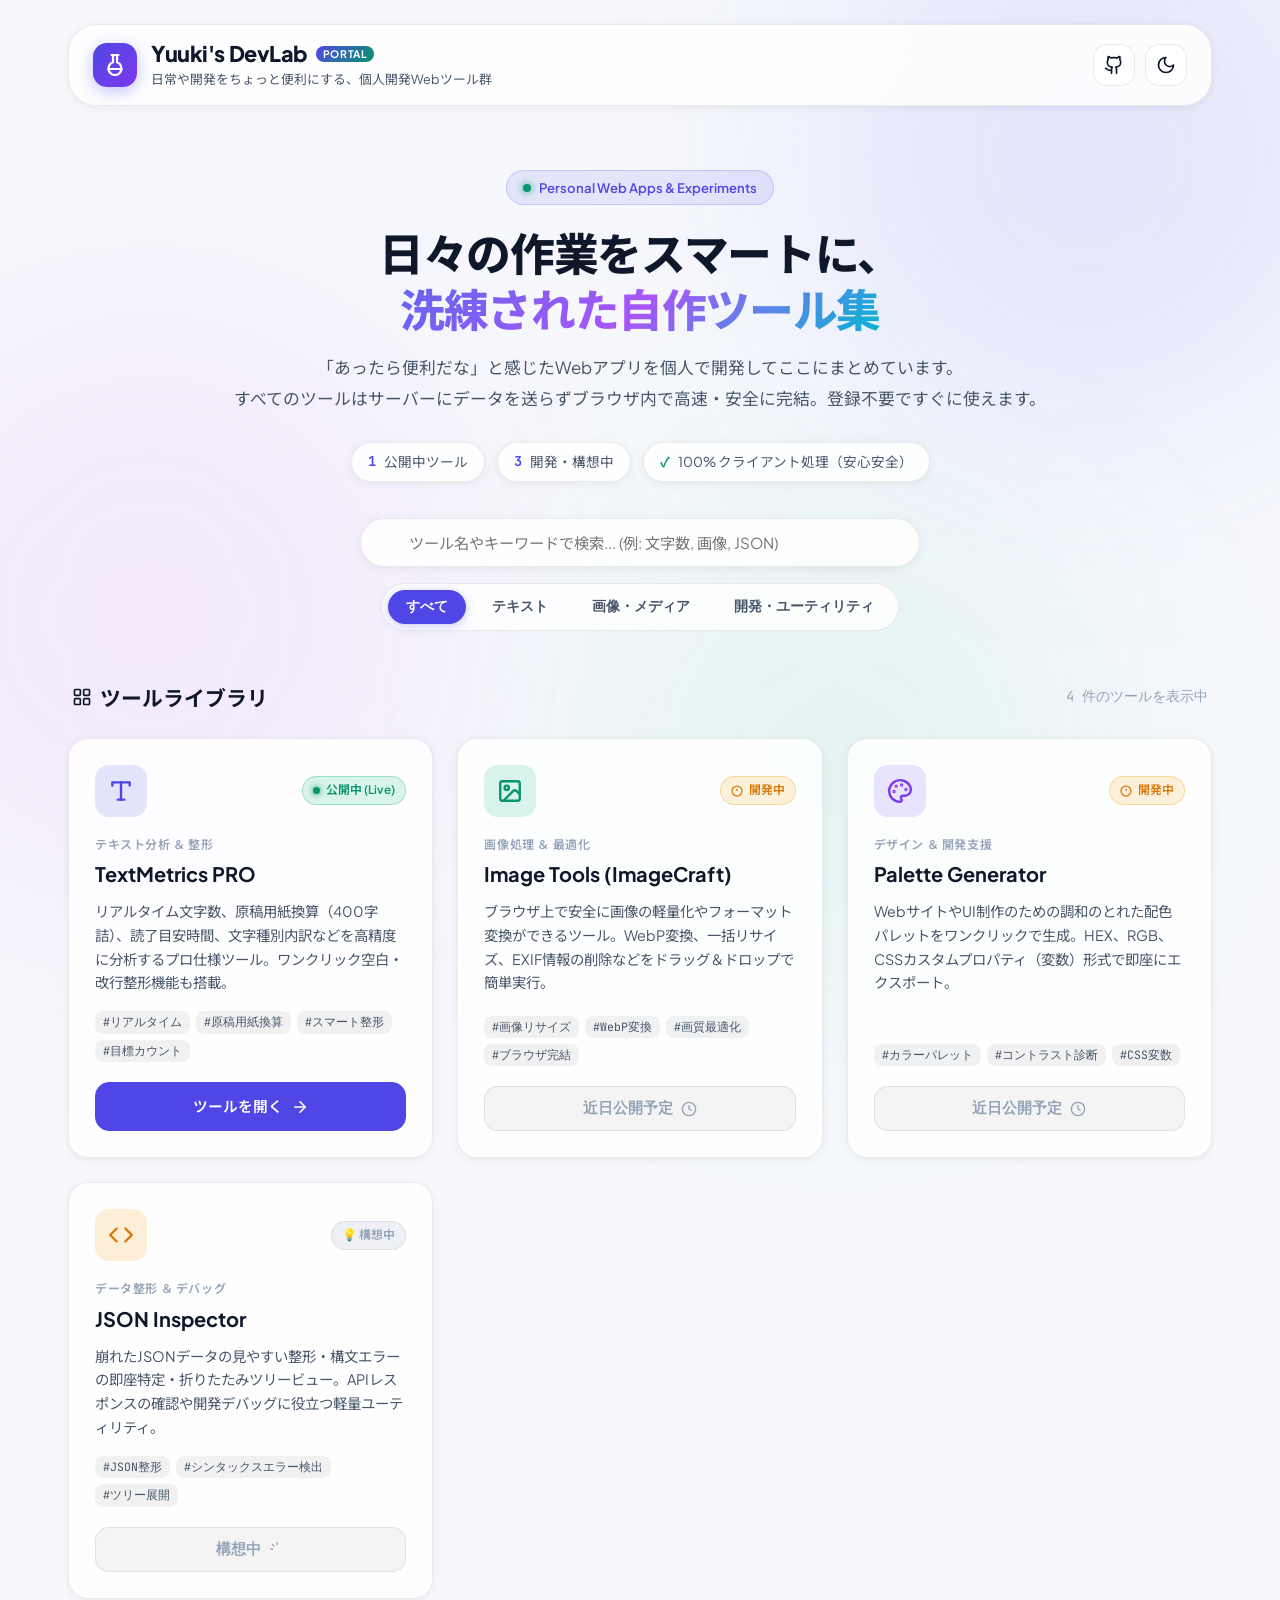
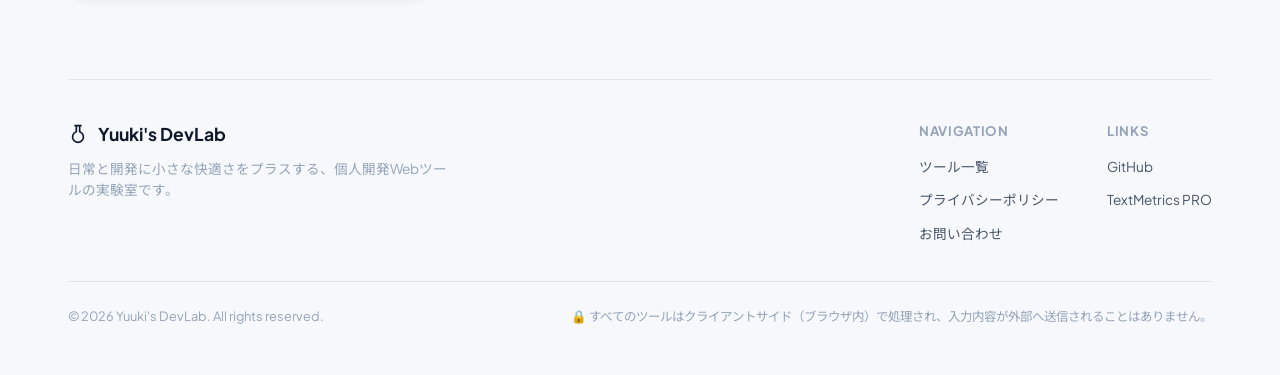
==== index.html @ 181cf9d8 "feat: initial release of Yuuki's DevLab portal and TextMetrics PRO" ====
<!DOCTYPE html>
<html lang="ja" data-theme="dark">
<head>
  <meta charset="UTF-8">
  <meta name="viewport" content="width=device-width, initial-scale=1.0">
  <title>Yuuki's DevLab | 個人開発の便利ツール集ポータル</title>
  <meta name="description" content="日常や開発をちょっと便利にする、個人開発のWebツール群。洗練されたデザインと高機能を備えたブラウザ完結のツールラボ。">
  <!-- Google Fonts -->
  <link rel="preconnect" href="https://fonts.googleapis.com">
  <link rel="preconnect" href="https://fonts.gstatic.com" crossorigin>
  <link href="https://fonts.googleapis.com/css2?family=JetBrains+Mono:wght@400;600;700&family=Noto+Sans+JP:wght@400;500;600;700&family=Plus+Jakarta+Sans:wght@500;600;700;800&display=swap" rel="stylesheet">
  <link rel="stylesheet" href="style.css">
</head>
<body>
  <!-- 背景アンビエントグロー -->
  <div class="bg-glow bg-glow-1"></div>
  <div class="bg-glow bg-glow-2"></div>
  <div class="bg-glow bg-glow-3"></div>

  <div class="portal-container">
    <!-- 1. ヘッダー -->
    <header class="portal-header">
      <div class="brand">
        <a href="#" class="brand-link">
          <div class="brand-icon">
            <svg width="24" height="24" viewBox="0 0 24 24" fill="none" stroke="currentColor" stroke-width="2.2" stroke-linecap="round" stroke-linejoin="round">
              <path d="M10 2v7.31M14 9.3V1.99M8.5 2h7M14 9.3a6.5 6.5 0 1 1-4 0"/>
              <path d="M5.52 16h12.96"/>
            </svg>
          </div>
          <div class="brand-text">
            <span class="brand-title">Yuuki's DevLab <span class="badge-lab">PORTAL</span></span>
            <span class="brand-subtitle">日常や開発をちょっと便利にする、個人開発Webツール群</span>
          </div>
        </a>
      </div>

      <div class="header-actions">
        <!-- GitHubリンク -->
        <a href="https://github.com" target="_blank" rel="noopener noreferrer" class="icon-btn" aria-label="GitHub" title="GitHubリポジトリ">
          <svg width="20" height="20" viewBox="0 0 24 24" fill="none" stroke="currentColor" stroke-width="2" stroke-linecap="round" stroke-linejoin="round">
            <path d="M15 22v-4a4.8 4.8 0 0 0-1-3.5c3 0 6-2 6-5.5.08-1.25-.27-2.48-1-3.5.28-1.15.28-2.35 0-3.5 0 0-1 0-3 1.5-2.64-.5-5.36-.5-8 0C6 2 5 2 5 2c-.3 1.15-.3 2.35 0 3.5A5.403 5.403 0 0 0 4 9c0 3.5 3 5.5 6 5.5-.39.49-.68 1.05-.85 1.65-.17.6-.22 1.23-.15 1.85v4"/>
            <path d="M9 18c-4.51 2-5-2-7-2"/>
          </svg>
        </a>

        <!-- テーマ切り替えボタン -->
        <button id="theme-toggle" class="icon-btn" aria-label="テーマ切り替え" title="ダーク / ライトモード切り替え">
          <svg class="sun-icon" width="20" height="20" viewBox="0 0 24 24" fill="none" stroke="currentColor" stroke-width="2" stroke-linecap="round" stroke-linejoin="round">
            <circle cx="12" cy="12" r="4"/>
            <path d="M12 2v2"/><path d="M12 20v2"/>
            <path d="m4.93 4.93 1.41 1.41"/><path d="m17.66 17.66 1.41 1.41"/>
            <path d="M2 12h2"/><path d="M20 12h2"/>
            <path d="m6.34 17.66-1.41 1.41"/><path d="m19.07 4.93-1.41 1.41"/>
          </svg>
          <svg class="moon-icon" width="20" height="20" viewBox="0 0 24 24" fill="none" stroke="currentColor" stroke-width="2" stroke-linecap="round" stroke-linejoin="round">
            <path d="M12 3a6 6 0 0 0 9 9 9 9 0 1 1-9-9Z"/>
          </svg>
        </button>
      </div>
    </header>

    <!-- 2. ヒーローセクション -->
    <section class="hero-section">
      <div class="hero-badge">
        <span class="pulse-dot"></span>
        <span>Personal Web Apps & Experiments</span>
      </div>
      <h1 class="hero-title">
        日々の作業をスマートに、<br class="hero-br">
        <span class="gradient-text">洗練された自作ツール集</span>
      </h1>
      <p class="hero-description">
        「あったら便利だな」と感じたWebアプリを個人で開発してここにまとめています。<br>
        すべてのツールはサーバーにデータを送らずブラウザ内で高速・安全に完結。登録不要ですぐに使えます。
      </p>

      <!-- 統計ハイライトバッジ -->
      <div class="hero-stats">
        <div class="stat-pill">
          <span class="pill-number" id="count-live-tools">1</span>
          <span class="pill-label">公開中ツール</span>
        </div>
        <div class="stat-pill">
          <span class="pill-number" id="count-dev-tools">3</span>
          <span class="pill-label">開発・構想中</span>
        </div>
        <div class="stat-pill">
          <span class="pill-check">✓</span>
          <span class="pill-label">100% クライアント処理（安心安全）</span>
        </div>
      </div>

      <!-- 検索 ＆ カテゴリフィルターバー -->
      <div class="filter-wrapper">
        <div class="search-box">
          <svg class="search-icon" width="18" height="18" viewBox="0 0 24 24" fill="none" stroke="currentColor" stroke-width="2.2" stroke-linecap="round" stroke-linejoin="round">
            <circle cx="11" cy="11" r="8"/>
            <line x1="21" y1="21" x2="16.65" y2="16.65"/>
          </svg>
          <input type="text" id="tool-search" placeholder="ツール名やキーワードで検索... (例: 文字数, 画像, JSON)" aria-label="ツール検索">
          <button id="search-clear" class="search-clear hidden" aria-label="検索クリア">&times;</button>
        </div>

        <div class="category-tabs" role="tablist">
          <button class="tab-btn active" data-category="all">すべて</button>
          <button class="tab-btn" data-category="text">テキスト</button>
          <button class="tab-btn" data-category="media">画像・メディア</button>
          <button class="tab-btn" data-category="dev">開発・ユーティリティ</button>
        </div>
      </div>
    </section>

    <!-- 3. ツール一覧カードグリッド -->
    <main class="tools-section">
      <div class="section-header">
        <h2 class="section-title">
          <svg width="20" height="20" viewBox="0 0 24 24" fill="none" stroke="currentColor" stroke-width="2" stroke-linecap="round" stroke-linejoin="round">
            <rect width="7" height="7" x="3" y="3" rx="1"/>
            <rect width="7" height="7" x="14" y="3" rx="1"/>
            <rect width="7" height="7" x="14" y="14" rx="1"/>
            <rect width="7" height="7" x="3" y="14" rx="1"/>
          </svg>
          ツールライブラリ
        </h2>
        <span class="section-count" id="tools-count">全 4 件のツール</span>
      </div>

      <div class="tools-grid" id="tools-grid">
        <!-- カード1: TextMetrics PRO (公開中) -->
        <article class="tool-card live-card" data-category="text" data-keywords="文字数 カウント 原稿用紙 読了時間 テキスト整形 textmetrics 分析">
          <div class="card-glow"></div>
          <div class="card-header">
            <div class="tool-icon icon-indigo">
              <svg width="26" height="26" viewBox="0 0 24 24" fill="none" stroke="currentColor" stroke-width="2.2" stroke-linecap="round" stroke-linejoin="round">
                <path d="M4 7V4h16v3"/>
                <path d="M9 20h6"/>
                <path d="M12 4v16"/>
              </svg>
            </div>
            <div class="badge-status status-live">
              <span class="live-dot"></span>
              公開中 (Live)
            </div>
          </div>

          <div class="card-body">
            <div class="tool-category">テキスト分析 ＆ 整形</div>
            <h3 class="tool-name">TextMetrics PRO</h3>
            <p class="tool-desc">
              リアルタイム文字数、原稿用紙換算（400字詰）、読了目安時間、文字種別内訳などを高精度に分析するプロ仕様ツール。ワンクリック空白・改行整形機能も搭載。
            </p>
            <div class="tool-tags">
              <span class="tag">#リアルタイム</span>
              <span class="tag">#原稿用紙換算</span>
              <span class="tag">#スマート整形</span>
              <span class="tag">#目標カウント</span>
            </div>
          </div>

          <div class="card-footer">
            <a href="./tools/text-metrics/index.html" class="tool-link-btn" id="link-text-metrics">
              <span>ツールを開く</span>
              <svg width="18" height="18" viewBox="0 0 24 24" fill="none" stroke="currentColor" stroke-width="2.2" stroke-linecap="round" stroke-linejoin="round">
                <line x1="5" y1="12" x2="19" y2="12"/>
                <polyline points="12 5 19 12 12 19"/>
              </svg>
            </a>
          </div>
        </article>

        <!-- カード2: Image Tools (開発中) -->
        <article class="tool-card dev-card" data-category="media" data-keywords="画像 リサイズ 変換 軽量化 webp png jpg 写真 compression">
          <div class="card-glow"></div>
          <div class="card-header">
            <div class="tool-icon icon-emerald">
              <svg width="26" height="26" viewBox="0 0 24 24" fill="none" stroke="currentColor" stroke-width="2.2" stroke-linecap="round" stroke-linejoin="round">
                <rect width="18" height="18" x="3" y="3" rx="2" ry="2"/>
                <circle cx="9" cy="9" r="2"/>
                <path d="m21 15-3.086-3.086a2 2 0 0 0-2.828 0L6 21"/>
              </svg>
            </div>
            <div class="badge-status status-dev">
              <svg width="12" height="12" viewBox="0 0 24 24" fill="none" stroke="currentColor" stroke-width="2.5"><circle cx="12" cy="12" r="10"/><line x1="12" y1="8" x2="12" y2="12"/><line x1="12" y1="16" x2="12.01" y2="16"/></svg>
              開発中
            </div>
          </div>

          <div class="card-body">
            <div class="tool-category">画像処理 ＆ 最適化</div>
            <h3 class="tool-name">Image Tools (ImageCraft)</h3>
            <p class="tool-desc">
              ブラウザ上で安全に画像の軽量化やフォーマット変換ができるツール。WebP変換、一括リサイズ、EXIF情報の削除などをドラッグ＆ドロップで簡単実行。
            </p>
            <div class="tool-tags">
              <span class="tag">#画像リサイズ</span>
              <span class="tag">#WebP変換</span>
              <span class="tag">#画質最適化</span>
              <span class="tag">#ブラウザ完結</span>
            </div>
          </div>

          <div class="card-footer">
            <button class="tool-link-btn disabled" disabled>
              <span>近日公開予定</span>
              <svg width="16" height="16" viewBox="0 0 24 24" fill="none" stroke="currentColor" stroke-width="2"><circle cx="12" cy="12" r="10"/><polyline points="12 6 12 12 16 14"/></svg>
            </button>
          </div>
        </article>

        <!-- カード3: Color Palette & Generator (開発・ユーティリティ) -->
        <article class="tool-card dev-card" data-category="dev" data-keywords="カラー 色 パレット css デザイン hex rgb generator">
          <div class="card-glow"></div>
          <div class="card-header">
            <div class="tool-icon icon-violet">
              <svg width="26" height="26" viewBox="0 0 24 24" fill="none" stroke="currentColor" stroke-width="2.2" stroke-linecap="round" stroke-linejoin="round">
                <circle cx="13.5" cy="6.5" r=".5" fill="currentColor"/>
                <circle cx="17.5" cy="10.5" r=".5" fill="currentColor"/>
                <circle cx="8.5" cy="7.5" r=".5" fill="currentColor"/>
                <circle cx="6.5" cy="12.5" r=".5" fill="currentColor"/>
                <path d="M12 2C6.5 2 2 6.5 2 12s4.5 10 10 10c.926 0 1.648-.746 1.648-1.688 0-.437-.18-.835-.437-1.125-.29-.289-.438-.652-.438-1.125a1.64 1.64 0 0 1 1.668-1.668h1.996c3.051 0 5.555-2.503 5.555-5.554C21.965 6.012 17.461 2 12 2z"/>
              </svg>
            </div>
            <div class="badge-status status-dev">
              <svg width="12" height="12" viewBox="0 0 24 24" fill="none" stroke="currentColor" stroke-width="2.5"><circle cx="12" cy="12" r="10"/><line x1="12" y1="8" x2="12" y2="12"/><line x1="12" y1="16" x2="12.01" y2="16"/></svg>
              開発中
            </div>
          </div>

          <div class="card-body">
            <div class="tool-category">デザイン ＆ 開発支援</div>
            <h3 class="tool-name">Palette Generator</h3>
            <p class="tool-desc">
              WebサイトやUI制作のための調和のとれた配色パレットをワンクリックで生成。HEX、RGB、CSSカスタムプロパティ（変数）形式で即座にエクスポート。
            </p>
            <div class="tool-tags">
              <span class="tag">#カラーパレット</span>
              <span class="tag">#コントラスト診断</span>
              <span class="tag">#CSS変数</span>
            </div>
          </div>

          <div class="card-footer">
            <button class="tool-link-btn disabled" disabled>
              <span>近日公開予定</span>
              <svg width="16" height="16" viewBox="0 0 24 24" fill="none" stroke="currentColor" stroke-width="2"><circle cx="12" cy="12" r="10"/><polyline points="12 6 12 12 16 14"/></svg>
            </button>
          </div>
        </article>

        <!-- カード4: JSON Inspector & Formatter (開発・ユーティリティ) -->
        <article class="tool-card dev-card" data-category="dev" data-keywords="json 整形 フォーマッター バリデータ diff 開発者 developer">
          <div class="card-glow"></div>
          <div class="card-header">
            <div class="tool-icon icon-amber">
              <svg width="26" height="26" viewBox="0 0 24 24" fill="none" stroke="currentColor" stroke-width="2.2" stroke-linecap="round" stroke-linejoin="round">
                <polyline points="16 18 22 12 16 6"/>
                <polyline points="8 6 2 12 8 18"/>
              </svg>
            </div>
            <div class="badge-status status-concept">
              💡 構想中
            </div>
          </div>

          <div class="card-body">
            <div class="tool-category">データ整形 ＆ デバッグ</div>
            <h3 class="tool-name">JSON Inspector</h3>
            <p class="tool-desc">
              崩れたJSONデータの見やすい整形・構文エラーの即座特定・折りたたみツリービュー。APIレスポンスの確認や開発デバッグに役立つ軽量ユーティリティ。
            </p>
            <div class="tool-tags">
              <span class="tag">#JSON整形</span>
              <span class="tag">#シンタックスエラー検出</span>
              <span class="tag">#ツリー展開</span>
            </div>
          </div>

          <div class="card-footer">
            <button class="tool-link-btn disabled" disabled>
              <span>構想中</span>
              <svg width="16" height="16" viewBox="0 0 24 24" fill="none" stroke="currentColor" stroke-width="2"><path d="M12 2v4"/><path d="m4.93 4.93 2.83 2.83"/><path d="M2 12h4"/></svg>
            </button>
          </div>
        </article>
      </div>

      <!-- 検索ヒットなしの場合の表示 -->
      <div id="no-results" class="no-results hidden">
        <div class="no-results-icon">🔍</div>
        <h3>該当するツールが見つかりませんでした</h3>
        <p>キーワードを変えて検索するか、カテゴリの絞り込みを解除してみてください。</p>
        <button id="reset-filter-btn" class="reset-filter-btn">フィルターをリセット</button>
      </div>
    </main>

    <!-- 4. フッター -->
    <footer class="portal-footer">
      <div class="footer-top">
        <div class="footer-brand">
          <div class="footer-logo">
            <svg width="20" height="20" viewBox="0 0 24 24" fill="none" stroke="currentColor" stroke-width="2" stroke-linecap="round" stroke-linejoin="round">
              <path d="M10 2v7.31M14 9.3V1.99M8.5 2h7M14 9.3a6.5 6.5 0 1 1-4 0"/>
            </svg>
            <span>Yuuki's DevLab</span>
          </div>
          <p class="footer-desc">
            日常と開発に小さな快適さをプラスする、個人開発Webツールの実験室です。
          </p>
        </div>

        <nav class="footer-nav">
          <div class="nav-group">
            <h4 class="nav-title">Navigation</h4>
            <ul class="nav-list">
              <li><a href="#tools-grid">ツール一覧</a></li>
              <li><a href="#" id="modal-policy-link">プライバシーポリシー</a></li>
              <li><a href="#" id="modal-contact-link">お問い合わせ</a></li>
            </ul>
          </div>
          <div class="nav-group">
            <h4 class="nav-title">Links</h4>
            <ul class="nav-list">
              <li><a href="https://github.com" target="_blank" rel="noopener noreferrer">GitHub</a></li>
              <li><a href="./tools/text-metrics/index.html">TextMetrics PRO</a></li>
            </ul>
          </div>
        </nav>
      </div>

      <div class="footer-bottom">
        <p class="copyright">&copy; 2026 Yuuki's DevLab. All rights reserved.</p>
        <p class="privacy-note">🔒 すべてのツールはクライアントサイド（ブラウザ内）で処理され、入力内容が外部へ送信されることはありません。</p>
      </div>
    </footer>
  </div>

  <!-- モーダル（プライバシーポリシー & お問い合わせ用） -->
  <div id="modal-backdrop" class="modal-backdrop hidden">
    <div class="modal-card">
      <div class="modal-header">
        <h3 id="modal-title">プライバシーポリシー</h3>
        <button id="modal-close" class="modal-close-btn" aria-label="閉じる">&times;</button>
      </div>
      <div class="modal-content" id="modal-content">
        <!-- 動的コンテンツ挿入 -->
      </div>
    </div>
  </div>

  <!-- トースト通知 -->
  <div id="toast" class="toast hidden" role="status" aria-live="polite">
    <span class="toast-icon">✓</span>
    <span class="toast-msg" id="toast-msg">通知メッセージ</span>
  </div>

  <script src="script.js"></script>
</body>
</html>
---- style.css ----
/* ==========================================================================
   Yuuki's DevLab Portal - Modern Glassmorphic Stylesheet
   ========================================================================== */

/* --------------------------------------------------------------------------
   CSS Variables & Themes
   -------------------------------------------------------------------------- */
:root {
  --font-sans: 'Plus Jakarta Sans', 'Noto Sans JP', -apple-system, BlinkMacSystemFont, sans-serif;
  --font-mono: 'JetBrains Mono', monospace;

  --trans-fast: 0.15s cubic-bezier(0.4, 0, 0.2, 1);
  --trans-base: 0.25s cubic-bezier(0.4, 0, 0.2, 1);
  --trans-spring: 0.4s cubic-bezier(0.175, 0.885, 0.32, 1.275);

  --radius-sm: 8px;
  --radius-md: 14px;
  --radius-lg: 20px;
  --radius-xl: 28px;
  --radius-full: 9999px;

  --shadow-sm: 0 2px 8px rgba(0, 0, 0, 0.06);
  --shadow-md: 0 8px 24px rgba(0, 0, 0, 0.1);
  --shadow-lg: 0 16px 36px rgba(0, 0, 0, 0.16);
}

/* Dark Theme (Default) */
[data-theme="dark"] {
  --bg-app: #080c14;
  --bg-card: rgba(15, 23, 42, 0.65);
  --bg-card-hover: rgba(23, 33, 56, 0.85);
  --bg-card-solid: #0f172a;
  --bg-input: rgba(15, 23, 42, 0.85);
  
  --border-color: rgba(255, 255, 255, 0.08);
  --border-color-hover: rgba(255, 255, 255, 0.2);
  --border-glow: rgba(99, 102, 241, 0.3);

  --text-main: #f8fafc;
  --text-muted: #94a3b8;
  --text-dim: #64748b;

  --accent-primary: #6366f1;
  --accent-primary-hover: #4f46e5;
  --accent-emerald: #10b981;
  --accent-violet: #8b5cf6;
  --accent-amber: #f59e0b;
  --accent-cyan: #06b6d4;

  --glow-1: rgba(99, 102, 241, 0.18);
  --glow-2: rgba(139, 92, 246, 0.15);
  --glow-3: rgba(16, 185, 129, 0.12);

  --tag-bg: rgba(255, 255, 255, 0.06);
  --tag-color: #cbd5e1;
  --modal-bg: rgba(15, 23, 42, 0.95);
}

/* Light Theme */
[data-theme="light"] {
  --bg-app: #f6f8fc;
  --bg-card: rgba(255, 255, 255, 0.85);
  --bg-card-hover: rgba(255, 255, 255, 0.98);
  --bg-card-solid: #ffffff;
  --bg-input: #ffffff;

  --border-color: rgba(0, 0, 0, 0.08);
  --border-color-hover: rgba(0, 0, 0, 0.18);
  --border-glow: rgba(79, 70, 229, 0.25);

  --text-main: #0f172a;
  --text-muted: #475569;
  --text-dim: #94a3b8;

  --accent-primary: #4f46e5;
  --accent-primary-hover: #4338ca;
  --accent-emerald: #059669;
  --accent-violet: #7c3aed;
  --accent-amber: #d97706;
  --accent-cyan: #0891b2;

  --glow-1: rgba(99, 102, 241, 0.12);
  --glow-2: rgba(217, 70, 239, 0.08);
  --glow-3: rgba(16, 185, 129, 0.08);

  --tag-bg: rgba(0, 0, 0, 0.05);
  --tag-color: #475569;
  --modal-bg: rgba(255, 255, 255, 0.98);
}

/* --------------------------------------------------------------------------
   Resets & Base Styles
   -------------------------------------------------------------------------- */
* {
  box-sizing: border-box;
  margin: 0;
  padding: 0;
}

html {
  scroll-behavior: smooth;
}

body {
  font-family: var(--font-sans);
  background-color: var(--bg-app);
  color: var(--text-main);
  min-height: 100vh;
  line-height: 1.6;
  position: relative;
  overflow-x: hidden;
  transition: background-color var(--trans-base), color var(--trans-base);
  -webkit-font-smoothing: antialiased;
}

/* Ambient Glow Orbs */
.bg-glow {
  position: fixed;
  border-radius: 50%;
  filter: blur(120px);
  pointer-events: none;
  z-index: 0;
  transition: background var(--trans-base);
}

.bg-glow-1 {
  top: -120px;
  right: -80px;
  width: 550px;
  height: 550px;
  background: var(--glow-1);
}

.bg-glow-2 {
  top: 35%;
  left: -150px;
  width: 600px;
  height: 600px;
  background: var(--glow-2);
}

.bg-glow-3 {
  bottom: -100px;
  right: 15%;
  width: 500px;
  height: 500px;
  background: var(--glow-3);
}

/* Container */
.portal-container {
  position: relative;
  z-index: 1;
  max-width: 1200px;
  margin: 0 auto;
  padding: 24px 28px 48px;
  display: flex;
  flex-direction: column;
  min-height: 100vh;
}

/* --------------------------------------------------------------------------
   1. Header
   -------------------------------------------------------------------------- */
.portal-header {
  display: flex;
  justify-content: space-between;
  align-items: center;
  padding: 16px 24px;
  margin-bottom: 40px;
  background: var(--bg-card);
  border: 1px solid var(--border-color);
  border-radius: var(--radius-xl);
  backdrop-filter: blur(20px);
  box-shadow: var(--shadow-sm);
}

.brand-link {
  display: flex;
  align-items: center;
  gap: 14px;
  text-decoration: none;
  color: inherit;
}

.brand-icon {
  width: 44px;
  height: 44px;
  border-radius: var(--radius-md);
  background: linear-gradient(135deg, var(--accent-primary), var(--accent-violet));
  display: flex;
  align-items: center;
  justify-content: center;
  color: #ffffff;
  box-shadow: 0 4px 16px rgba(99, 102, 241, 0.4);
  flex-shrink: 0;
}

.brand-title {
  font-size: 1.35rem;
  font-weight: 800;
  letter-spacing: -0.02em;
  display: flex;
  align-items: center;
  gap: 8px;
  line-height: 1.2;
}

.badge-lab {
  font-size: 0.65rem;
  font-weight: 700;
  background: linear-gradient(135deg, var(--accent-primary), var(--accent-emerald));
  color: #ffffff;
  padding: 2px 7px;
  border-radius: var(--radius-full);
  letter-spacing: 0.05em;
}

.brand-subtitle {
  font-size: 0.8rem;
  color: var(--text-muted);
  display: block;
  margin-top: 2px;
}

.header-actions {
  display: flex;
  align-items: center;
  gap: 10px;
}

.icon-btn {
  width: 42px;
  height: 42px;
  border-radius: var(--radius-md);
  border: 1px solid var(--border-color);
  background: var(--bg-card);
  color: var(--text-main);
  display: flex;
  align-items: center;
  justify-content: center;
  cursor: pointer;
  transition: all var(--trans-fast);
  text-decoration: none;
}

.icon-btn:hover {
  background: var(--bg-card-hover);
  border-color: var(--border-color-hover);
  transform: translateY(-2px);
  color: var(--accent-primary);
}

/* Theme Icons Visibility */
[data-theme="dark"] .sun-icon { display: block; }
[data-theme="dark"] .moon-icon { display: none; }
[data-theme="light"] .sun-icon { display: none; }
[data-theme="light"] .moon-icon { display: block; }

/* --------------------------------------------------------------------------
   2. Hero Section
   -------------------------------------------------------------------------- */
.hero-section {
  text-align: center;
  padding: 24px 16px 40px;
  max-width: 860px;
  margin: 0 auto;
}

.hero-badge {
  display: inline-flex;
  align-items: center;
  gap: 8px;
  padding: 6px 16px;
  border-radius: var(--radius-full);
  background: rgba(99, 102, 241, 0.12);
  border: 1px solid rgba(99, 102, 241, 0.25);
  font-size: 0.82rem;
  font-weight: 600;
  color: var(--accent-primary);
  margin-bottom: 20px;
}

.pulse-dot {
  width: 8px;
  height: 8px;
  border-radius: 50%;
  background-color: var(--accent-emerald);
  box-shadow: 0 0 8px var(--accent-emerald);
  animation: pulse 2s infinite;
}

@keyframes pulse {
  0% { transform: scale(0.95); opacity: 0.7; }
  50% { transform: scale(1.3); opacity: 1; }
  100% { transform: scale(0.95); opacity: 0.7; }
}

.hero-title {
  font-size: 2.8rem;
  font-weight: 800;
  line-height: 1.25;
  letter-spacing: -0.03em;
  margin-bottom: 16px;
}

.gradient-text {
  background: linear-gradient(135deg, #6366f1 0%, #a855f7 50%, #06b6d4 100%);
  -webkit-background-clip: text;
  -webkit-text-fill-color: transparent;
}

.hero-description {
  font-size: 1.05rem;
  color: var(--text-muted);
  line-height: 1.8;
  margin-bottom: 28px;
}

.hero-stats {
  display: flex;
  justify-content: center;
  flex-wrap: wrap;
  gap: 12px;
  margin-bottom: 36px;
}

.stat-pill {
  display: flex;
  align-items: center;
  gap: 8px;
  padding: 8px 16px;
  background: var(--bg-card);
  border: 1px solid var(--border-color);
  border-radius: var(--radius-full);
  backdrop-filter: blur(12px);
  font-size: 0.85rem;
  box-shadow: var(--shadow-sm);
}

.pill-number {
  font-family: var(--font-mono);
  font-weight: 700;
  color: var(--accent-primary);
}

.pill-check {
  color: var(--accent-emerald);
  font-weight: bold;
}

.pill-label {
  color: var(--text-muted);
}

/* --------------------------------------------------------------------------
   Filter & Search Bar
   -------------------------------------------------------------------------- */
.filter-wrapper {
  display: flex;
  flex-direction: column;
  gap: 16px;
  align-items: center;
  width: 100%;
}

.search-box {
  position: relative;
  width: 100%;
  max-width: 560px;
}

.search-icon {
  position: absolute;
  left: 18px;
  top: 50%;
  transform: translateY(-50%);
  color: var(--text-dim);
  pointer-events: none;
}

.search-box input {
  width: 100%;
  padding: 14px 44px 14px 48px;
  border-radius: var(--radius-xl);
  border: 1px solid var(--border-color);
  background: var(--bg-card);
  color: var(--text-main);
  font-family: var(--font-sans);
  font-size: 0.95rem;
  backdrop-filter: blur(16px);
  outline: none;
  box-shadow: var(--shadow-sm);
  transition: all var(--trans-fast);
}

.search-box input:focus {
  border-color: var(--accent-primary);
  box-shadow: 0 0 0 3px rgba(99, 102, 241, 0.2);
}

.search-clear {
  position: absolute;
  right: 14px;
  top: 50%;
  transform: translateY(-50%);
  background: none;
  border: none;
  font-size: 1.25rem;
  color: var(--text-dim);
  cursor: pointer;
  padding: 4px 8px;
}

.search-clear:hover {
  color: var(--text-main);
}

.search-clear.hidden {
  display: none;
}

.category-tabs {
  display: flex;
  flex-wrap: wrap;
  justify-content: center;
  gap: 8px;
  padding: 6px;
  background: var(--bg-card);
  border: 1px solid var(--border-color);
  border-radius: var(--radius-full);
  backdrop-filter: blur(16px);
}

.tab-btn {
  padding: 8px 18px;
  border-radius: var(--radius-full);
  border: none;
  background: transparent;
  color: var(--text-muted);
  font-size: 0.85rem;
  font-weight: 600;
  cursor: pointer;
  transition: all var(--trans-fast);
}

.tab-btn:hover {
  color: var(--text-main);
}

.tab-btn.active {
  background: var(--accent-primary);
  color: #ffffff;
  box-shadow: 0 2px 10px rgba(99, 102, 241, 0.35);
}

/* --------------------------------------------------------------------------
   3. Tools Grid & Cards
   -------------------------------------------------------------------------- */
.tools-section {
  margin-top: 10px;
}

.section-header {
  display: flex;
  justify-content: space-between;
  align-items: center;
  margin-bottom: 24px;
  padding: 0 4px;
}

.section-title {
  font-size: 1.3rem;
  font-weight: 700;
  display: flex;
  align-items: center;
  gap: 8px;
}

.section-count {
  font-size: 0.85rem;
  color: var(--text-dim);
  font-family: var(--font-mono);
}

.tools-grid {
  display: grid;
  grid-template-columns: repeat(auto-fill, minmax(340px, 1fr));
  gap: 24px;
}

.tool-card {
  position: relative;
  background: var(--bg-card);
  border: 1px solid var(--border-color);
  border-radius: var(--radius-lg);
  padding: 26px;
  display: flex;
  flex-direction: column;
  backdrop-filter: blur(18px);
  box-shadow: var(--shadow-sm);
  transition: all var(--trans-base);
  overflow: hidden;
}

.tool-card:hover {
  transform: translateY(-5px);
  border-color: var(--border-color-hover);
  box-shadow: var(--shadow-lg);
}

.tool-card.live-card:hover {
  border-color: var(--border-glow);
  box-shadow: 0 12px 30px rgba(99, 102, 241, 0.2);
}

.card-glow {
  position: absolute;
  top: 0;
  left: 0;
  width: 100%;
  height: 3px;
  background: linear-gradient(90deg, transparent, rgba(99, 102, 241, 0.6), transparent);
  opacity: 0;
  transition: opacity var(--trans-base);
}

.tool-card:hover .card-glow {
  opacity: 1;
}

/* Card Header */
.card-header {
  display: flex;
  justify-content: space-between;
  align-items: center;
  margin-bottom: 18px;
}

.tool-icon {
  width: 52px;
  height: 52px;
  border-radius: var(--radius-md);
  display: flex;
  align-items: center;
  justify-content: center;
  flex-shrink: 0;
}

.icon-indigo  { background: rgba(99, 102, 241, 0.16); color: var(--accent-primary); }
.icon-emerald { background: rgba(16, 185, 129, 0.16); color: var(--accent-emerald); }
.icon-violet  { background: rgba(139, 92, 246, 0.16); color: var(--accent-violet); }
.icon-amber   { background: rgba(245, 158, 11, 0.16); color: var(--accent-amber); }

/* Badges */
.badge-status {
  display: inline-flex;
  align-items: center;
  gap: 6px;
  padding: 4px 10px;
  border-radius: var(--radius-full);
  font-size: 0.74rem;
  font-weight: 600;
}

.status-live {
  background: rgba(16, 185, 129, 0.15);
  color: var(--accent-emerald);
  border: 1px solid rgba(16, 185, 129, 0.3);
}

.live-dot {
  width: 7px;
  height: 7px;
  border-radius: 50%;
  background-color: var(--accent-emerald);
  box-shadow: 0 0 6px var(--accent-emerald);
}

.status-dev {
  background: rgba(245, 158, 11, 0.15);
  color: var(--accent-amber);
  border: 1px solid rgba(245, 158, 11, 0.3);
}

.status-concept {
  background: rgba(148, 163, 184, 0.15);
  color: var(--text-dim);
  border: 1px solid var(--border-color);
}

/* Card Body */
.card-body {
  flex: 1;
  display: flex;
  flex-direction: column;
}

.tool-category {
  font-size: 0.75rem;
  font-weight: 600;
  text-transform: uppercase;
  letter-spacing: 0.05em;
  color: var(--text-dim);
  margin-bottom: 4px;
}

.tool-name {
  font-size: 1.25rem;
  font-weight: 700;
  margin-bottom: 10px;
  color: var(--text-main);
}

.tool-desc {
  font-size: 0.9rem;
  color: var(--text-muted);
  line-height: 1.65;
  margin-bottom: 16px;
  flex: 1;
}

.tool-tags {
  display: flex;
  flex-wrap: wrap;
  gap: 6px;
  margin-bottom: 20px;
}

.tag {
  font-size: 0.72rem;
  padding: 2px 8px;
  border-radius: var(--radius-sm);
  background: var(--tag-bg);
  color: var(--tag-color);
  font-family: var(--font-mono);
}

/* Card Footer & Action Buttons */
.card-footer {
  margin-top: auto;
}

.tool-link-btn {
  display: flex;
  align-items: center;
  justify-content: center;
  gap: 8px;
  width: 100%;
  padding: 12px 18px;
  border-radius: var(--radius-md);
  text-decoration: none;
  font-size: 0.92rem;
  font-weight: 600;
  background: var(--accent-primary);
  color: #ffffff;
  border: 1px solid var(--accent-primary);
  transition: all var(--trans-fast);
  cursor: pointer;
}

.tool-link-btn:hover {
  background: var(--accent-primary-hover);
  box-shadow: 0 4px 14px rgba(99, 102, 241, 0.4);
  transform: translateY(-1px);
}

.tool-link-btn svg {
  transition: transform var(--trans-fast);
}

.tool-link-btn:hover svg {
  transform: translateX(4px);
}

.tool-link-btn.disabled {
  background: rgba(255, 255, 255, 0.05);
  border-color: var(--border-color);
  color: var(--text-dim);
  cursor: not-allowed;
}

[data-theme="light"] .tool-link-btn.disabled {
  background: rgba(0, 0, 0, 0.04);
}

.tool-link-btn.disabled:hover {
  transform: none;
  box-shadow: none;
}

.tool-link-btn.disabled svg {
  transform: none;
}

/* No Results State */
.no-results {
  text-align: center;
  padding: 60px 20px;
  background: var(--bg-card);
  border: 1px dashed var(--border-color);
  border-radius: var(--radius-lg);
  margin-top: 20px;
}

.no-results.hidden {
  display: none;
}

.no-results-icon {
  font-size: 2.8rem;
  margin-bottom: 12px;
}

.no-results h3 {
  font-size: 1.2rem;
  margin-bottom: 8px;
}

.no-results p {
  color: var(--text-muted);
  font-size: 0.9rem;
  margin-bottom: 20px;
}

.reset-filter-btn {
  padding: 9px 20px;
  border-radius: var(--radius-full);
  background: var(--accent-primary);
  color: white;
  border: none;
  font-weight: 600;
  cursor: pointer;
}

/* --------------------------------------------------------------------------
   4. Footer
   -------------------------------------------------------------------------- */
.portal-footer {
  margin-top: 80px;
  padding-top: 40px;
  border-top: 1px solid var(--border-color);
}

.footer-top {
  display: flex;
  justify-content: space-between;
  gap: 40px;
  margin-bottom: 36px;
  flex-wrap: wrap;
}

.footer-brand {
  max-width: 380px;
}

.footer-logo {
  display: flex;
  align-items: center;
  gap: 10px;
  font-size: 1.1rem;
  font-weight: 700;
  color: var(--text-main);
  margin-bottom: 10px;
}

.footer-desc {
  font-size: 0.85rem;
  color: var(--text-dim);
  line-height: 1.6;
}

.footer-nav {
  display: flex;
  gap: 48px;
  flex-wrap: wrap;
}

.nav-title {
  font-size: 0.82rem;
  text-transform: uppercase;
  letter-spacing: 0.05em;
  color: var(--text-dim);
  margin-bottom: 12px;
}

.nav-list {
  list-style: none;
  display: flex;
  flex-direction: column;
  gap: 8px;
}

.nav-list a {
  text-decoration: none;
  color: var(--text-muted);
  font-size: 0.85rem;
  transition: color var(--trans-fast);
}

.nav-list a:hover {
  color: var(--accent-primary);
}

.footer-bottom {
  display: flex;
  justify-content: space-between;
  align-items: center;
  padding-top: 24px;
  border-top: 1px solid var(--border-color);
  font-size: 0.8rem;
  color: var(--text-dim);
  flex-wrap: wrap;
  gap: 12px;
}

.privacy-note {
  font-size: 0.78rem;
}

/* --------------------------------------------------------------------------
   Modal Window
   -------------------------------------------------------------------------- */
.modal-backdrop {
  position: fixed;
  inset: 0;
  background: rgba(0, 0, 0, 0.6);
  backdrop-filter: blur(8px);
  z-index: 1000;
  display: flex;
  align-items: center;
  justify-content: center;
  padding: 20px;
  transition: opacity var(--trans-base);
}

.modal-backdrop.hidden {
  opacity: 0;
  pointer-events: none;
}

.modal-card {
  width: 100%;
  max-width: 540px;
  background: var(--modal-bg);
  border: 1px solid var(--border-color);
  border-radius: var(--radius-xl);
  box-shadow: var(--shadow-lg);
  overflow: hidden;
  backdrop-filter: blur(24px);
  animation: modalScaleUp 0.25s cubic-bezier(0.16, 1, 0.3, 1);
}

@keyframes modalScaleUp {
  from { transform: scale(0.95); opacity: 0; }
  to { transform: scale(1); opacity: 1; }
}

.modal-header {
  display: flex;
  justify-content: space-between;
  align-items: center;
  padding: 20px 24px;
  border-bottom: 1px solid var(--border-color);
}

.modal-header h3 {
  font-size: 1.15rem;
  font-weight: 700;
}

.modal-close-btn {
  background: none;
  border: none;
  font-size: 1.6rem;
  color: var(--text-dim);
  cursor: pointer;
  line-height: 1;
}

.modal-close-btn:hover {
  color: var(--text-main);
}

.modal-content {
  padding: 24px;
  font-size: 0.9rem;
  color: var(--text-muted);
  line-height: 1.7;
  max-height: 70vh;
  overflow-y: auto;
}

.modal-content h4 {
  color: var(--text-main);
  margin: 16px 0 6px;
  font-size: 0.95rem;
}

.modal-content h4:first-child {
  margin-top: 0;
}

/* --------------------------------------------------------------------------
   Toast
   -------------------------------------------------------------------------- */
.toast {
  position: fixed;
  bottom: 28px;
  left: 50%;
  transform: translateX(-50%) translateY(0);
  background: var(--bg-card-solid);
  color: var(--text-main);
  border: 1px solid var(--accent-emerald);
  box-shadow: 0 10px 25px -5px rgba(0, 0, 0, 0.3), 0 0 15px rgba(16, 185, 129, 0.2);
  padding: 12px 24px;
  border-radius: var(--radius-full);
  display: flex;
  align-items: center;
  gap: 10px;
  z-index: 1000;
  font-size: 0.88rem;
  font-weight: 600;
  transition: all var(--trans-spring);
  backdrop-filter: blur(16px);
}

.toast.hidden {
  opacity: 0;
  pointer-events: none;
  transform: translateX(-50%) translateY(20px);
}

.toast-icon {
  width: 20px;
  height: 20px;
  border-radius: 50%;
  background: var(--accent-emerald);
  color: #ffffff;
  display: flex;
  align-items: center;
  justify-content: center;
  font-size: 0.75rem;
}

/* --------------------------------------------------------------------------
   Responsive Queries
   -------------------------------------------------------------------------- */
@media (max-width: 768px) {
  .portal-container {
    padding: 16px 16px 36px;
  }

  .portal-header {
    padding: 14px 18px;
    margin-bottom: 24px;
  }

  .hero-title {
    font-size: 2rem;
  }

  .hero-br {
    display: none;
  }

  .tools-grid {
    grid-template-columns: 1fr;
  }

  .footer-top {
    flex-direction: column;
    gap: 28px;
  }

  .footer-bottom {
    flex-direction: column;
    align-items: flex-start;
    gap: 8px;
  }
}
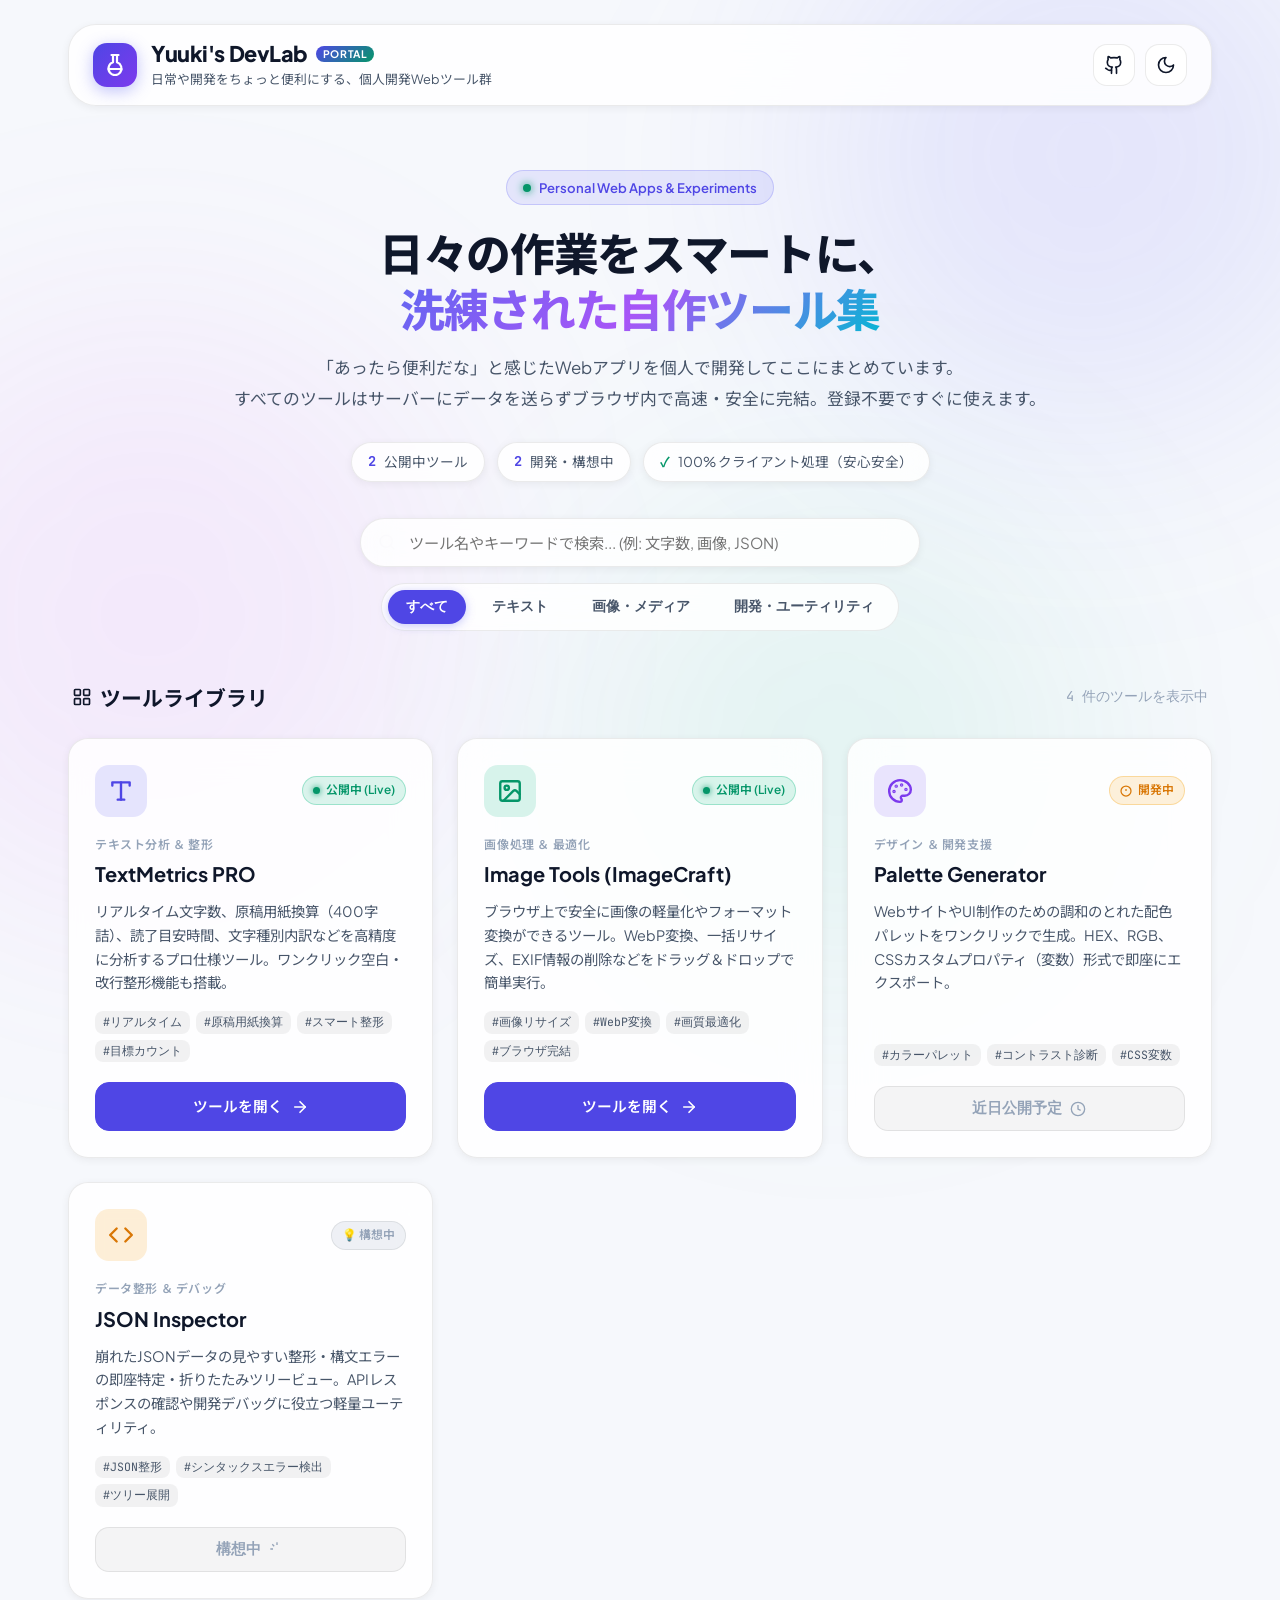
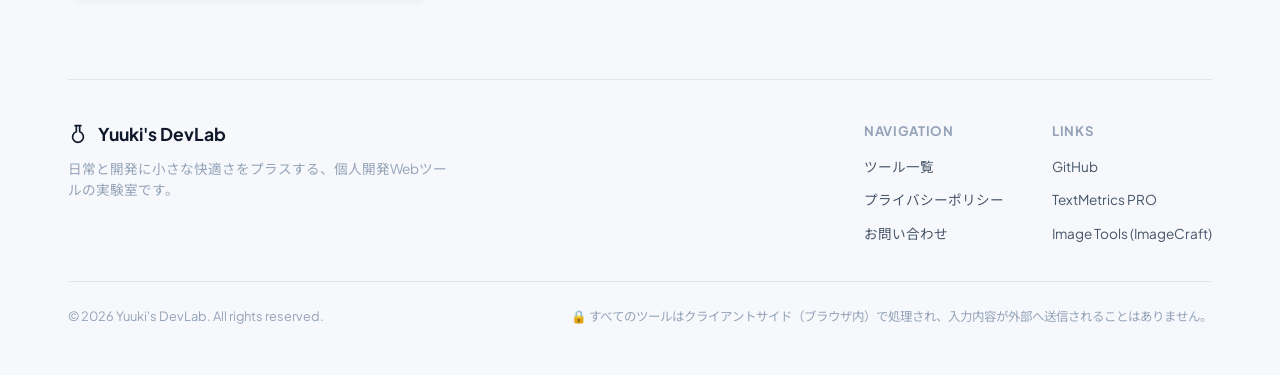
==== commit 16eafb60: "feat: add ImageCraft PRO image optimization and resize tool" ====
--- a/index.html
+++ b/index.html
@@ -37,7 +37,7 @@
 
       <div class="header-actions">
         <!-- GitHubリンク -->
-        <a href="https://github.com" target="_blank" rel="noopener noreferrer" class="icon-btn" aria-label="GitHub" title="GitHubリポジトリ">
+        <a href="https://github.com/yuukiyuukiyuukiyuuki/Yuuki-s-DevLab" target="_blank" rel="noopener noreferrer" class="icon-btn" aria-label="GitHub" title="GitHubリポジトリ">
           <svg width="20" height="20" viewBox="0 0 24 24" fill="none" stroke="currentColor" stroke-width="2" stroke-linecap="round" stroke-linejoin="round">
             <path d="M15 22v-4a4.8 4.8 0 0 0-1-3.5c3 0 6-2 6-5.5.08-1.25-.27-2.48-1-3.5.28-1.15.28-2.35 0-3.5 0 0-1 0-3 1.5-2.64-.5-5.36-.5-8 0C6 2 5 2 5 2c-.3 1.15-.3 2.35 0 3.5A5.403 5.403 0 0 0 4 9c0 3.5 3 5.5 6 5.5-.39.49-.68 1.05-.85 1.65-.17.6-.22 1.23-.15 1.85v4"/>
             <path d="M9 18c-4.51 2-5-2-7-2"/>
@@ -78,11 +78,11 @@
       <!-- 統計ハイライトバッジ -->
       <div class="hero-stats">
         <div class="stat-pill">
-          <span class="pill-number" id="count-live-tools">1</span>
+          <span class="pill-number" id="count-live-tools">2</span>
           <span class="pill-label">公開中ツール</span>
         </div>
         <div class="stat-pill">
-          <span class="pill-number" id="count-dev-tools">3</span>
+          <span class="pill-number" id="count-dev-tools">2</span>
           <span class="pill-label">開発・構想中</span>
         </div>
         <div class="stat-pill">
@@ -169,8 +169,8 @@
           </div>
         </article>
 
-        <!-- カード2: Image Tools (開発中) -->
-        <article class="tool-card dev-card" data-category="media" data-keywords="画像 リサイズ 変換 軽量化 webp png jpg 写真 compression">
+        <!-- カード2: Image Tools (公開中) -->
+        <article class="tool-card live-card" data-category="media" data-keywords="画像 リサイズ 変換 軽量化 webp png jpg 写真 compression imagecraft">
           <div class="card-glow"></div>
           <div class="card-header">
             <div class="tool-icon icon-emerald">
@@ -180,9 +180,9 @@
                 <path d="m21 15-3.086-3.086a2 2 0 0 0-2.828 0L6 21"/>
               </svg>
             </div>
-            <div class="badge-status status-dev">
-              <svg width="12" height="12" viewBox="0 0 24 24" fill="none" stroke="currentColor" stroke-width="2.5"><circle cx="12" cy="12" r="10"/><line x1="12" y1="8" x2="12" y2="12"/><line x1="12" y1="16" x2="12.01" y2="16"/></svg>
-              開発中
+            <div class="badge-status status-live">
+              <span class="live-dot"></span>
+              公開中 (Live)
             </div>
           </div>
 
@@ -201,10 +201,13 @@
           </div>
 
           <div class="card-footer">
-            <button class="tool-link-btn disabled" disabled>
-              <span>近日公開予定</span>
-              <svg width="16" height="16" viewBox="0 0 24 24" fill="none" stroke="currentColor" stroke-width="2"><circle cx="12" cy="12" r="10"/><polyline points="12 6 12 12 16 14"/></svg>
-            </button>
+            <a href="./tools/image-tools/index.html" class="tool-link-btn" id="link-image-tools">
+              <span>ツールを開く</span>
+              <svg width="18" height="18" viewBox="0 0 24 24" fill="none" stroke="currentColor" stroke-width="2.2" stroke-linecap="round" stroke-linejoin="round">
+                <line x1="5" y1="12" x2="19" y2="12"/>
+                <polyline points="12 5 19 12 12 19"/>
+              </svg>
+            </a>
           </div>
         </article>
 
@@ -321,8 +324,9 @@
           <div class="nav-group">
             <h4 class="nav-title">Links</h4>
             <ul class="nav-list">
-              <li><a href="https://github.com" target="_blank" rel="noopener noreferrer">GitHub</a></li>
+              <li><a href="https://github.com/yuukiyuukiyuukiyuuki/Yuuki-s-DevLab" target="_blank" rel="noopener noreferrer">GitHub</a></li>
               <li><a href="./tools/text-metrics/index.html">TextMetrics PRO</a></li>
+              <li><a href="./tools/image-tools/index.html">Image Tools (ImageCraft)</a></li>
             </ul>
           </div>
         </nav>
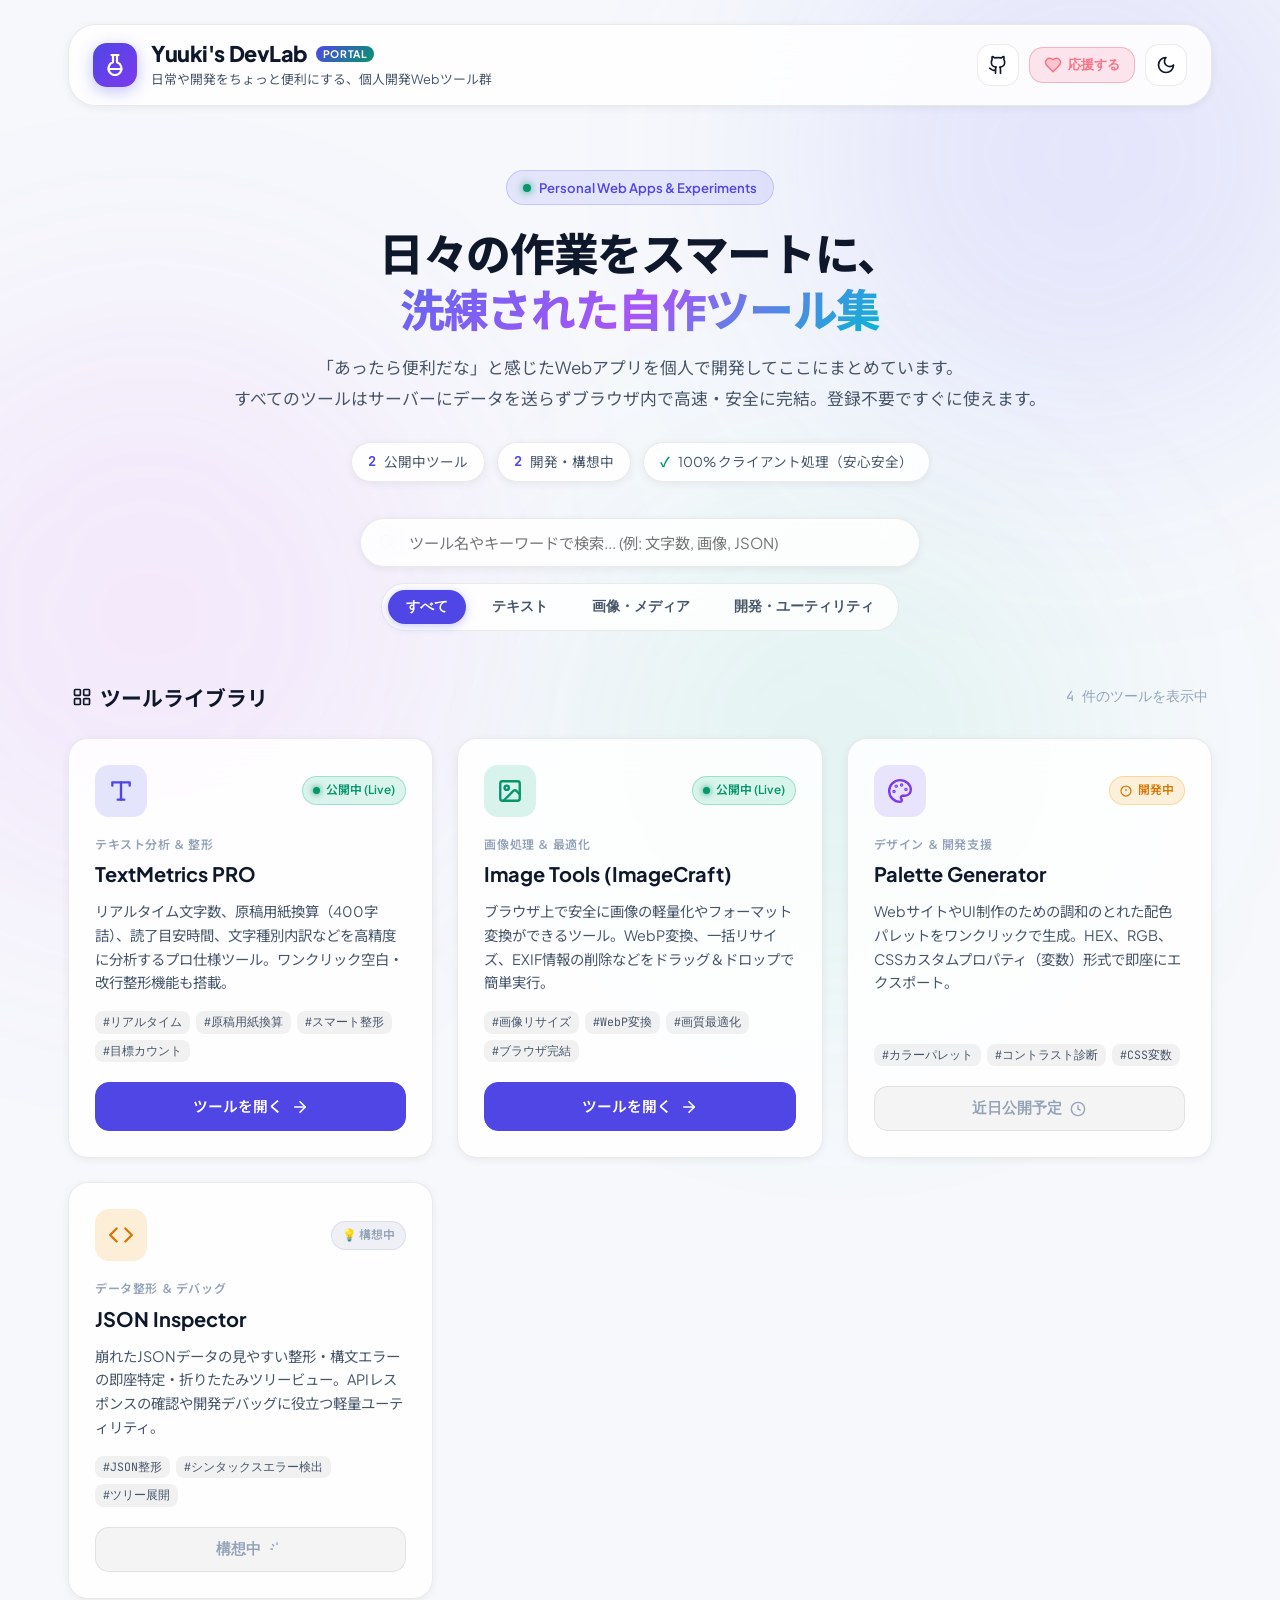
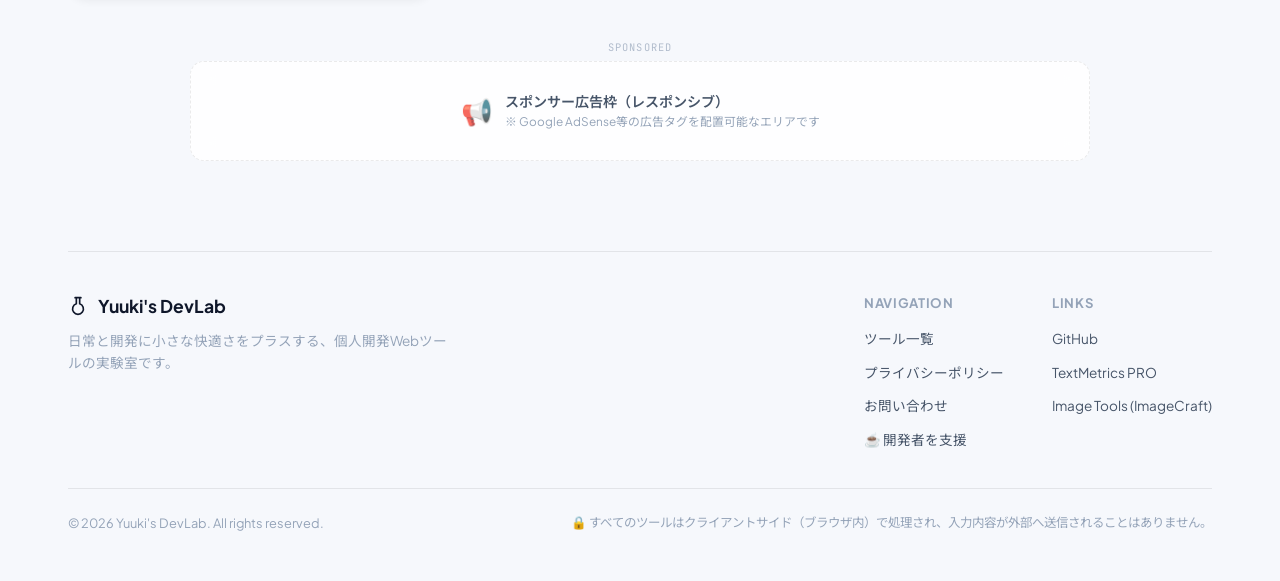
==== commit 25be7eaa: "feat: enhance privacy policy, add Google Form contact, usage guides, ad slots, and support buttons" ====
--- a/index.html
+++ b/index.html
@@ -44,6 +44,14 @@
           </svg>
         </a>
 
+        <!-- 開発者支援（投げ銭）ボタン -->
+        <button id="header-sponsor-btn" class="header-sponsor-btn" aria-label="開発者を支援" title="開発者を支援（投げ銭）">
+          <svg width="18" height="18" viewBox="0 0 24 24" fill="none" stroke="currentColor" stroke-width="2" stroke-linecap="round" stroke-linejoin="round">
+            <path d="M19 14c1.49-1.46 3-3.21 3-5.5A5.5 5.5 0 0 0 16.5 3c-1.76 0-3 .5-4.5 2-1.5-1.5-2.74-2-4.5-2A5.5 5.5 0 0 0 2 8.5c0 2.3 1.5 4.05 3 5.5l7 7Z"/>
+          </svg>
+          <span class="btn-text">応援する</span>
+        </button>
+
         <!-- テーマ切り替えボタン -->
         <button id="theme-toggle" class="icon-btn" aria-label="テーマ切り替え" title="ダーク / ライトモード切り替え">
           <svg class="sun-icon" width="20" height="20" viewBox="0 0 24 24" fill="none" stroke="currentColor" stroke-width="2" stroke-linecap="round" stroke-linejoin="round">
@@ -295,6 +303,21 @@
         <p>キーワードを変えて検索するか、カテゴリの絞り込みを解除してみてください。</p>
         <button id="reset-filter-btn" class="reset-filter-btn">フィルターをリセット</button>
       </div>
+
+      <!-- 広告スペース（Google AdSense / スポンサーリンク プレースホルダー） -->
+      <section class="ad-container" aria-label="スポンサーリンク">
+        <div class="ad-label">SPONSORED</div>
+        <div class="ad-slot ad-responsive">
+          <!-- 将来Google AdSenseコードをここに貼り付け -->
+          <div class="ad-mock">
+            <span class="ad-mock-icon">📢</span>
+            <div class="ad-mock-text">
+              <span class="ad-mock-title">スポンサー広告枠（レスポンシブ）</span>
+              <span class="ad-mock-desc">※ Google AdSense等の広告タグを配置可能なエリアです</span>
+            </div>
+          </div>
+        </div>
+      </section>
     </main>
 
     <!-- 4. フッター -->
@@ -319,6 +342,7 @@
               <li><a href="#tools-grid">ツール一覧</a></li>
               <li><a href="#" id="modal-policy-link">プライバシーポリシー</a></li>
               <li><a href="#" id="modal-contact-link">お問い合わせ</a></li>
+              <li><a href="#" id="modal-support-link">☕ 開発者を支援</a></li>
             </ul>
           </div>
           <div class="nav-group">
--- a/style.css
+++ b/style.css
@@ -979,3 +979,220 @@
     gap: 8px;
   }
 }
+
+/* --------------------------------------------------------------------------
+   Header Sponsor Button
+   -------------------------------------------------------------------------- */
+.header-sponsor-btn {
+  display: inline-flex;
+  align-items: center;
+  gap: 6px;
+  padding: 8px 14px;
+  border-radius: var(--radius-md);
+  border: 1px solid rgba(244, 63, 94, 0.3);
+  background: rgba(244, 63, 94, 0.12);
+  color: #fb7185;
+  font-size: 0.84rem;
+  font-weight: 600;
+  cursor: pointer;
+  transition: all var(--trans-fast);
+}
+
+.header-sponsor-btn:hover {
+  background: rgba(244, 63, 94, 0.22);
+  border-color: rgba(244, 63, 94, 0.5);
+  transform: translateY(-2px);
+  box-shadow: 0 4px 12px rgba(244, 63, 94, 0.25);
+}
+
+.header-sponsor-btn svg {
+  fill: rgba(244, 63, 94, 0.2);
+}
+
+/* --------------------------------------------------------------------------
+   Responsive Ad Container & Placeholder
+   -------------------------------------------------------------------------- */
+.ad-container {
+  margin: 40px auto 10px;
+  max-width: 900px;
+  width: 100%;
+  text-align: center;
+}
+
+.ad-label {
+  font-size: 0.65rem;
+  font-family: var(--font-mono);
+  letter-spacing: 0.1em;
+  color: var(--text-dim);
+  margin-bottom: 6px;
+  opacity: 0.7;
+}
+
+.ad-slot {
+  background: var(--bg-card);
+  border: 1px dashed var(--border-color);
+  border-radius: var(--radius-md);
+  padding: 24px;
+  min-height: 100px;
+  display: flex;
+  align-items: center;
+  justify-content: center;
+  backdrop-filter: blur(12px);
+  transition: all var(--trans-fast);
+}
+
+.ad-slot:hover {
+  border-color: var(--border-color-hover);
+}
+
+.ad-mock {
+  display: flex;
+  align-items: center;
+  justify-content: center;
+  gap: 12px;
+  color: var(--text-dim);
+}
+
+.ad-mock-icon {
+  font-size: 1.6rem;
+  opacity: 0.8;
+}
+
+.ad-mock-text {
+  display: flex;
+  flex-direction: column;
+  text-align: left;
+}
+
+.ad-mock-title {
+  font-size: 0.88rem;
+  font-weight: 600;
+  color: var(--text-muted);
+}
+
+.ad-mock-desc {
+  font-size: 0.74rem;
+  color: var(--text-dim);
+}
+
+/* --------------------------------------------------------------------------
+   Support Modal Styles
+   -------------------------------------------------------------------------- */
+.support-card {
+  background: rgba(0, 0, 0, 0.2);
+  border: 1px solid var(--border-color);
+  border-radius: var(--radius-md);
+  padding: 16px;
+  margin: 16px 0;
+}
+
+[data-theme="light"] .support-card {
+  background: rgba(0, 0, 0, 0.03);
+}
+
+.paypay-card {
+  border-color: rgba(235, 52, 70, 0.35);
+  background: rgba(235, 52, 70, 0.06);
+}
+
+.support-card-header {
+  display: flex;
+  justify-content: space-between;
+  align-items: center;
+  margin-bottom: 8px;
+}
+
+.support-badge.paypay {
+  background: #ff0033;
+  color: #ffffff;
+  font-weight: 700;
+  font-size: 0.72rem;
+  padding: 3px 8px;
+  border-radius: 4px;
+}
+
+.support-note {
+  font-size: 0.72rem;
+  color: var(--text-dim);
+}
+
+.support-card-desc {
+  font-size: 0.82rem;
+  color: var(--text-muted);
+  margin-bottom: 10px;
+}
+
+.copy-box {
+  display: flex;
+  align-items: center;
+  gap: 8px;
+  background: var(--bg-card-solid);
+  border: 1px solid var(--border-color);
+  border-radius: var(--radius-sm);
+  padding: 8px 12px;
+}
+
+.copy-label {
+  font-size: 0.78rem;
+  color: var(--text-dim);
+}
+
+.copy-value {
+  font-family: var(--font-mono);
+  font-weight: 700;
+  color: var(--text-main);
+  font-size: 0.95rem;
+  flex: 1;
+}
+
+.copy-btn {
+  display: inline-flex;
+  align-items: center;
+  gap: 4px;
+  background: var(--accent-primary);
+  color: #ffffff;
+  border: none;
+  border-radius: 4px;
+  padding: 6px 10px;
+  font-size: 0.76rem;
+  font-weight: 600;
+  cursor: pointer;
+  transition: all var(--trans-fast);
+}
+
+.copy-btn:hover {
+  background: var(--accent-primary-hover);
+}
+
+.support-grid {
+  display: grid;
+  grid-template-columns: repeat(auto-fit, minmax(180px, 1fr));
+  gap: 10px;
+  margin-top: 10px;
+}
+
+.support-platform-btn {
+  display: flex;
+  align-items: center;
+  justify-content: center;
+  padding: 10px 14px;
+  border-radius: var(--radius-md);
+  border: 1px solid var(--border-color);
+  background: var(--bg-card-solid);
+  color: var(--text-main);
+  text-decoration: none;
+  font-size: 0.82rem;
+  font-weight: 600;
+  transition: all var(--trans-fast);
+}
+
+.support-platform-btn:hover {
+  border-color: var(--border-color-hover);
+  transform: translateY(-2px);
+  background: var(--bg-card-hover);
+}
+
+.support-platform-btn.bmc:hover { color: #f59e0b; border-color: #f59e0b; }
+.support-platform-btn.kofi:hover { color: #ef4444; border-color: #ef4444; }
+.support-platform-btn.amazon:hover { color: #f97316; border-color: #f97316; }
+
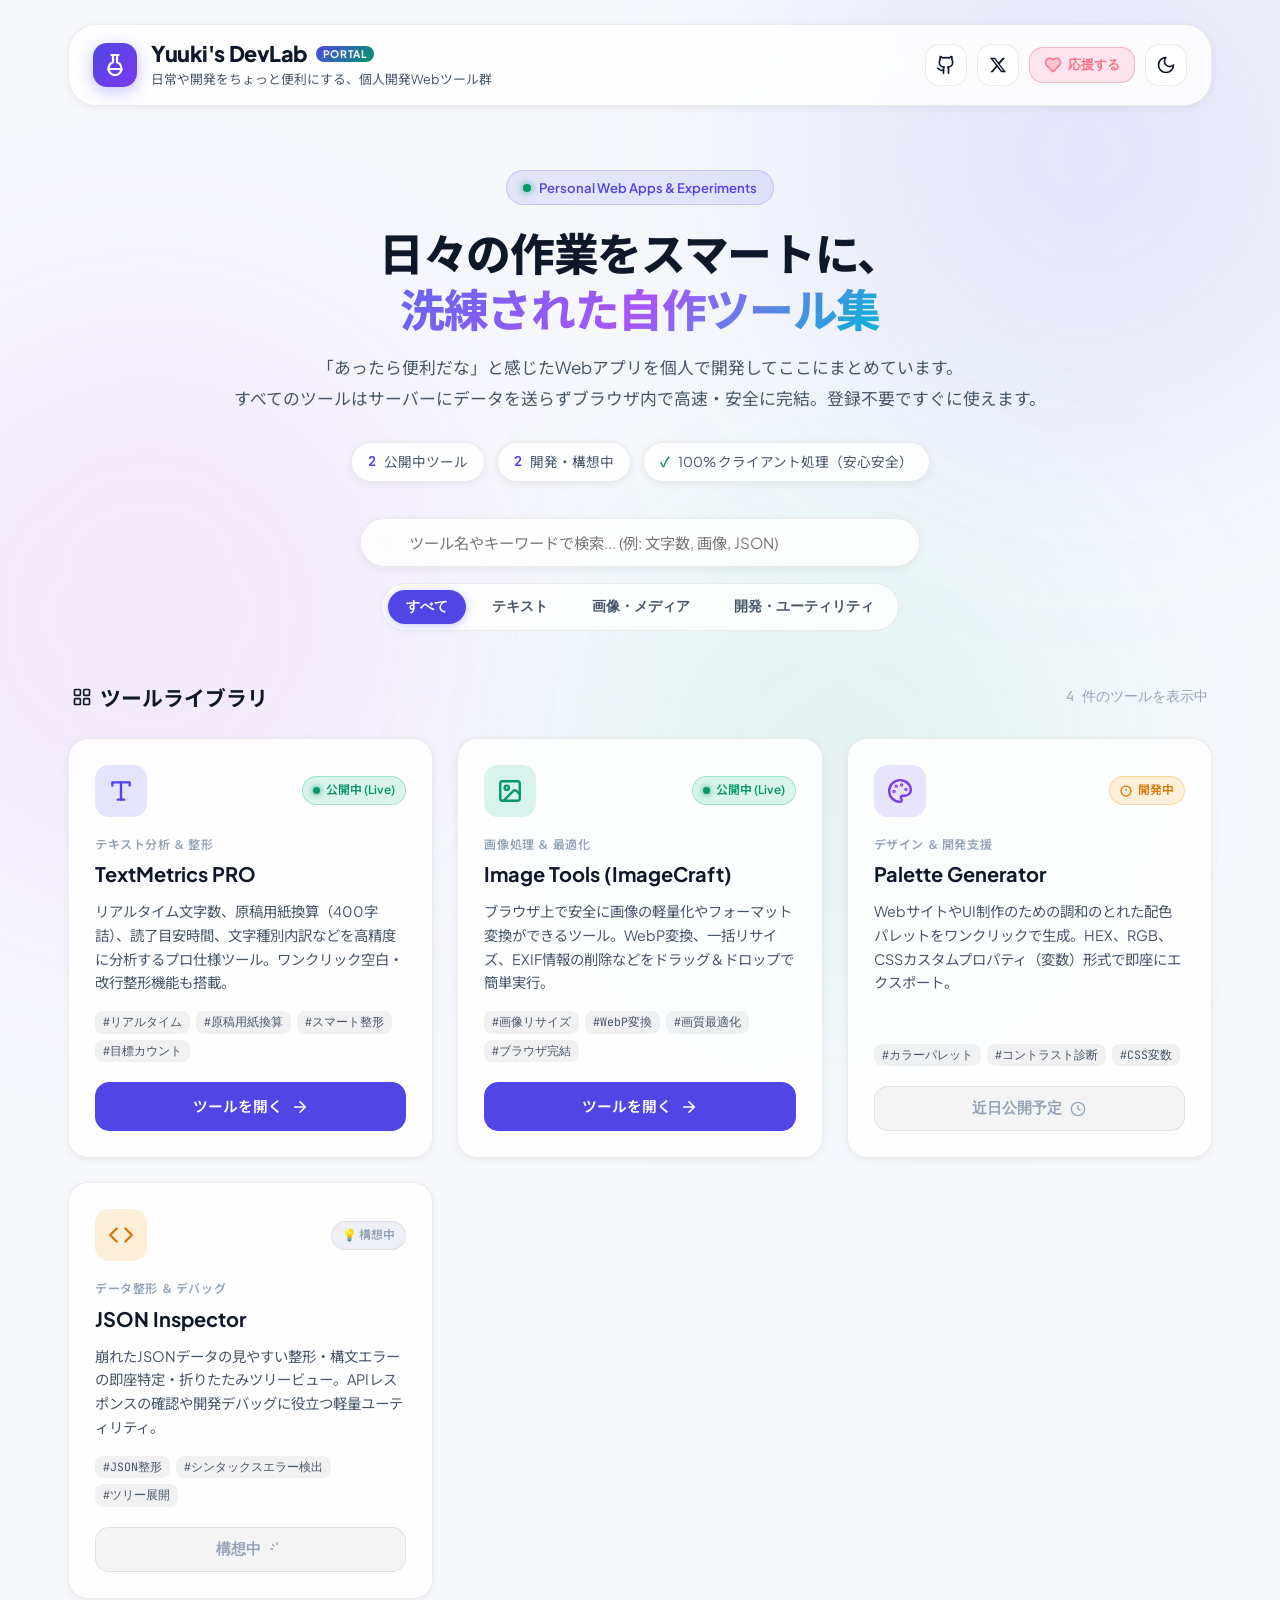
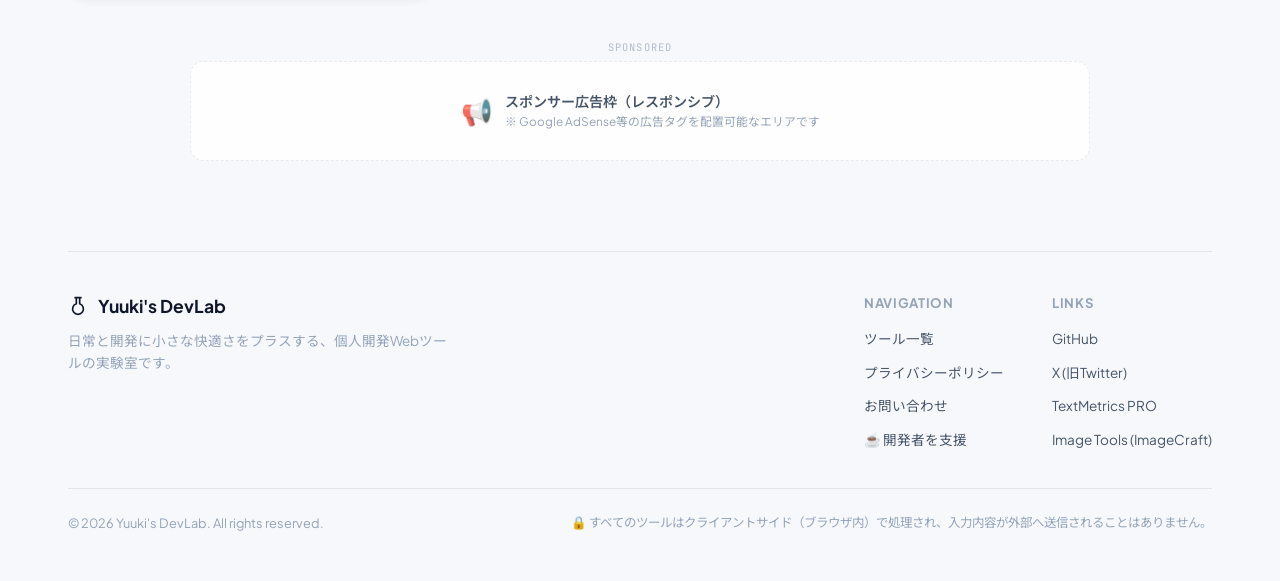
==== commit 9619b599: "feat: add official X links, set pending support buttons to disabled, and simplify developer title" ====
--- a/index.html
+++ b/index.html
@@ -44,6 +44,13 @@
           </svg>
         </a>
 
+        <!-- X (旧Twitter) リンク -->
+        <a href="https://x.com/yuuki963254" target="_blank" rel="noopener noreferrer" class="icon-btn" aria-label="X (旧Twitter)" title="公式X (Twitter) @yuuki963254">
+          <svg width="18" height="18" viewBox="0 0 24 24" fill="currentColor">
+            <path d="M18.244 2.25h3.308l-7.227 8.26 8.502 11.24H16.17l-5.214-6.817L4.99 21.75H1.68l7.73-8.835L1.254 2.25H8.08l4.713 6.231zm-1.161 17.52h1.833L7.084 4.126H5.117z"/>
+          </svg>
+        </a>
+
         <!-- 開発者支援（投げ銭）ボタン -->
         <button id="header-sponsor-btn" class="header-sponsor-btn" aria-label="開発者を支援" title="開発者を支援（投げ銭）">
           <svg width="18" height="18" viewBox="0 0 24 24" fill="none" stroke="currentColor" stroke-width="2" stroke-linecap="round" stroke-linejoin="round">
@@ -349,6 +356,7 @@
             <h4 class="nav-title">Links</h4>
             <ul class="nav-list">
               <li><a href="https://github.com/yuukiyuukiyuukiyuuki/Yuuki-s-DevLab" target="_blank" rel="noopener noreferrer">GitHub</a></li>
+              <li><a href="https://x.com/yuuki963254" target="_blank" rel="noopener noreferrer">X (旧Twitter)</a></li>
               <li><a href="./tools/text-metrics/index.html">TextMetrics PRO</a></li>
               <li><a href="./tools/image-tools/index.html">Image Tools (ImageCraft)</a></li>
             </ul>
--- a/style.css
+++ b/style.css
@@ -1196,3 +1196,51 @@
 .support-platform-btn.kofi:hover { color: #ef4444; border-color: #ef4444; }
 .support-platform-btn.amazon:hover { color: #f97316; border-color: #f97316; }
 
+/* X (Twitter) 応援ボタン */
+.support-x-btn {
+  display: flex;
+  align-items: center;
+  justify-content: center;
+  gap: 8px;
+  width: 100%;
+  padding: 12px 16px;
+  background: #0f1419;
+  color: #ffffff;
+  border: 1px solid rgba(255, 255, 255, 0.15);
+  border-radius: var(--radius-md);
+  font-size: 0.86rem;
+  font-weight: 600;
+  text-decoration: none;
+  box-shadow: 0 4px 12px rgba(0, 0, 0, 0.15);
+  transition: all var(--trans-fast);
+}
+
+.support-x-btn:hover {
+  background: #1a232c;
+  transform: translateY(-2px);
+  box-shadow: 0 6px 16px rgba(0, 0, 0, 0.25);
+  color: #ffffff;
+}
+
+/* 準備中の支援ボタン */
+.support-platform-btn.disabled {
+  opacity: 0.55;
+  cursor: not-allowed;
+  pointer-events: none;
+  background: rgba(148, 163, 184, 0.08);
+  border-color: var(--border-color);
+  color: var(--text-dim);
+  transform: none !important;
+}
+
+.status-tag {
+  font-size: 0.68rem;
+  padding: 2px 6px;
+  border-radius: 4px;
+  background: rgba(148, 163, 184, 0.2);
+  color: var(--text-dim);
+  font-weight: 500;
+  margin-left: 4px;
+}
+
+
